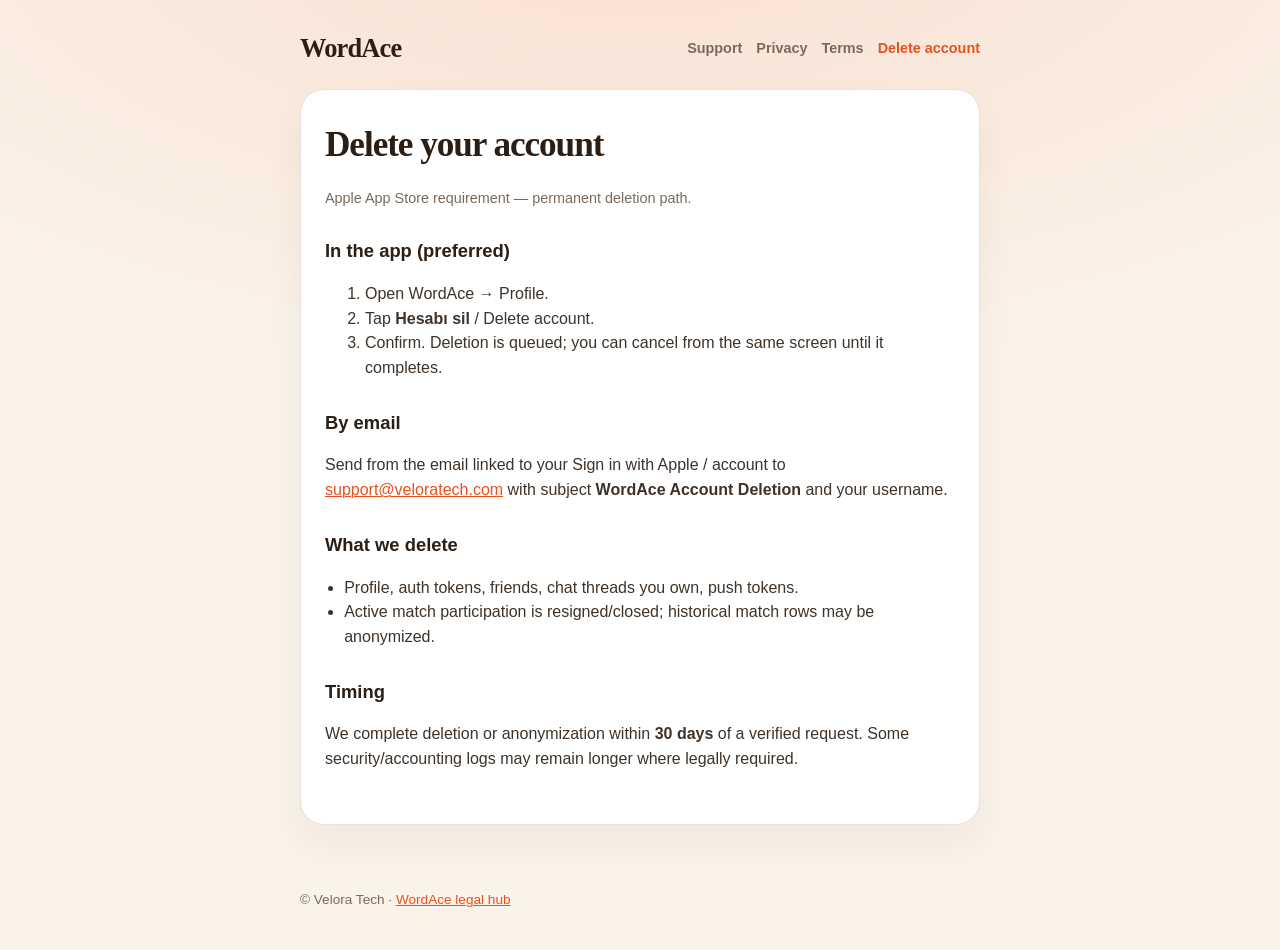
==== account-deletion.html @ ec39f772 "Initial WordAce support and legal pages." ====
<!DOCTYPE html>
<html lang="en">
<head>
  <meta charset="utf-8" />
  <meta name="viewport" content="width=device-width, initial-scale=1" />
  <title>WordAce — Account Deletion</title>
  <link rel="stylesheet" href="site.css" />
</head>
<body>
  <header>
    <a class="brand" href="index.html">WordAce</a>
    <nav>
      <a href="support.html">Support</a>
      <a href="privacy.html">Privacy</a>
      <a href="terms.html">Terms</a>
      <a href="account-deletion.html" aria-current="page">Delete account</a>
    </nav>
  </header>
  <main>
    <article>
      <h1>Delete your account</h1>
      <p class="meta">Apple App Store requirement — permanent deletion path.</p>

      <h2>In the app (preferred)</h2>
      <ol>
        <li>Open WordAce → Profile.</li>
        <li>Tap <strong>Hesabı sil</strong> / Delete account.</li>
        <li>Confirm. Deletion is queued; you can cancel from the same screen until it completes.</li>
      </ol>

      <h2>By email</h2>
      <p>Send from the email linked to your Sign in with Apple / account to
        <a href="mailto:support@veloratech.com?subject=WordAce%20Account%20Deletion">support@veloratech.com</a>
        with subject <strong>WordAce Account Deletion</strong> and your username.</p>

      <h2>What we delete</h2>
      <ul>
        <li>Profile, auth tokens, friends, chat threads you own, push tokens.</li>
        <li>Active match participation is resigned/closed; historical match rows may be anonymized.</li>
      </ul>

      <h2>Timing</h2>
      <p>We complete deletion or anonymization within <strong>30 days</strong> of a verified request. Some security/accounting logs may remain longer where legally required.</p>
    </article>
  </main>
  <footer>© Velora Tech · <a href="index.html">WordAce legal hub</a></footer>
</body>
</html>
---- site.css ----
/* WordAce legal / support site — GitHub Pages */
:root {
  --ink: #2b1e15;
  --muted: #7a6a5e;
  --paper: #fbf3ea;
  --surface: #fff;
  --accent: #e8511d;
  --teal: #0e8583;
  --line: #f0dfda;
  --max: 720px;
  --font: "Iowan Old Style", "Palatino Linotype", Palatino, "Book Antiqua", Georgia, serif;
  --sans: -apple-system, BlinkMacSystemFont, "Segoe UI", sans-serif;
}

* { box-sizing: border-box; }
html { scroll-behavior: smooth; }
body {
  margin: 0;
  color: var(--ink);
  background:
    radial-gradient(ellipse 80% 50% at 50% -10%, rgba(232, 81, 29, 0.12), transparent),
    var(--paper);
  font-family: var(--sans);
  line-height: 1.55;
  font-size: 16px;
}
a { color: var(--accent); text-decoration-thickness: 1px; }
a:hover { color: var(--teal); }
header {
  max-width: var(--max);
  margin: 0 auto;
  padding: 28px 20px 12px;
  display: flex;
  align-items: center;
  justify-content: space-between;
  gap: 16px;
}
.brand {
  font-family: var(--font);
  font-size: 1.65rem;
  font-weight: 700;
  letter-spacing: -0.03em;
  color: var(--ink);
  text-decoration: none;
}
nav { display: flex; flex-wrap: wrap; gap: 14px; font-size: 0.9rem; font-weight: 600; }
nav a { color: var(--muted); text-decoration: none; }
nav a:hover, nav a[aria-current="page"] { color: var(--accent); }
main {
  max-width: var(--max);
  margin: 0 auto;
  padding: 8px 20px 64px;
}
.hero {
  background: var(--surface);
  border: 1px solid var(--line);
  border-radius: 24px;
  padding: 28px 24px;
  margin-bottom: 28px;
  box-shadow: 0 18px 40px rgba(43, 30, 21, 0.06);
}
.hero h1 {
  font-family: var(--font);
  font-size: clamp(1.8rem, 4vw, 2.4rem);
  letter-spacing: -0.03em;
  margin: 0 0 10px;
  line-height: 1.15;
}
.hero p { margin: 0; color: var(--muted); max-width: 38ch; }
.cards {
  display: grid;
  grid-template-columns: repeat(auto-fit, minmax(200px, 1fr));
  gap: 14px;
  margin: 22px 0 8px;
}
.card {
  display: block;
  background: var(--surface);
  border: 1px solid var(--line);
  border-radius: 18px;
  padding: 18px 16px;
  text-decoration: none;
  color: inherit;
  transition: transform 0.15s ease, box-shadow 0.15s ease;
}
.card:hover {
  transform: translateY(-2px);
  box-shadow: 0 14px 28px rgba(43, 30, 21, 0.08);
  color: inherit;
}
.card strong { display: block; margin-bottom: 6px; font-size: 1.05rem; }
.card span { color: var(--muted); font-size: 0.92rem; }
article {
  background: var(--surface);
  border: 1px solid var(--line);
  border-radius: 24px;
  padding: 28px 24px 36px;
  box-shadow: 0 18px 40px rgba(43, 30, 21, 0.05);
}
article h1 {
  font-family: var(--font);
  font-size: clamp(1.7rem, 3.5vw, 2.2rem);
  letter-spacing: -0.03em;
  margin: 0 0 8px;
}
.meta { color: var(--muted); font-size: 0.9rem; margin-bottom: 24px; }
article h2 {
  font-size: 1.15rem;
  margin: 28px 0 8px;
}
article p, article li { color: #3f3228; }
article ul { padding-left: 1.2rem; }
.cta {
  display: inline-flex;
  align-items: center;
  gap: 8px;
  margin-top: 8px;
  padding: 12px 18px;
  border-radius: 14px;
  background: linear-gradient(135deg, #ff8a4d, var(--accent));
  color: #fff !important;
  font-weight: 700;
  text-decoration: none;
  box-shadow: 0 10px 24px rgba(232, 81, 29, 0.28);
}
footer {
  max-width: var(--max);
  margin: 0 auto;
  padding: 0 20px 40px;
  color: var(--muted);
  font-size: 0.85rem;
}
@media (max-width: 560px) {
  header { flex-direction: column; align-items: flex-start; }
}
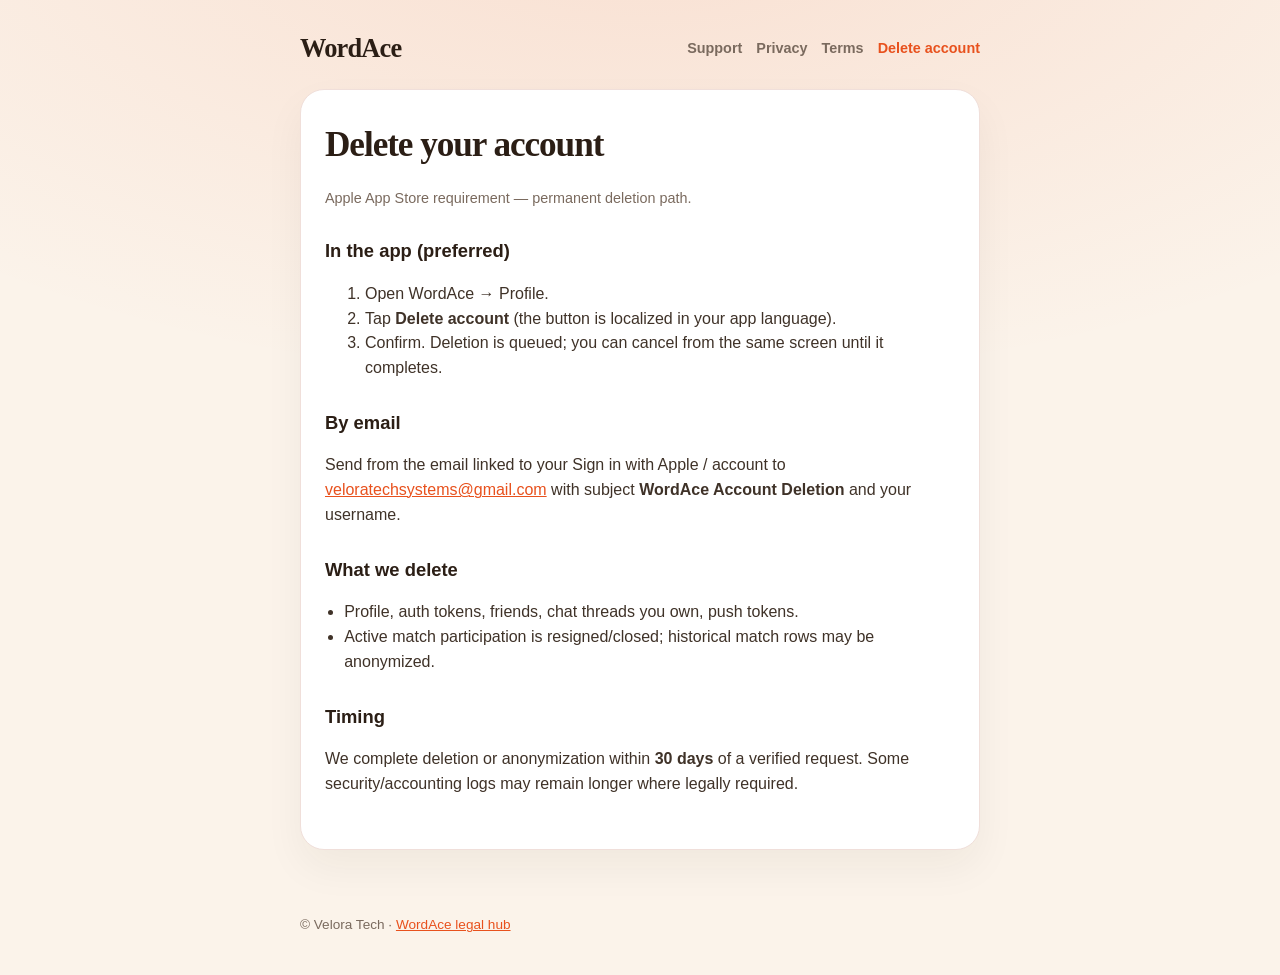
==== commit 2f5be2cc: "Align support pages with the App Store listing. Use the live contact email, drop leftover Turkish ch" ====
--- a/account-deletion.html
+++ b/account-deletion.html
@@ -24,13 +24,13 @@
       <h2>In the app (preferred)</h2>
       <ol>
         <li>Open WordAce → Profile.</li>
-        <li>Tap <strong>Hesabı sil</strong> / Delete account.</li>
+        <li>Tap <strong>Delete account</strong> (the button is localized in your app language).</li>
         <li>Confirm. Deletion is queued; you can cancel from the same screen until it completes.</li>
       </ol>
 
       <h2>By email</h2>
       <p>Send from the email linked to your Sign in with Apple / account to
-        <a href="mailto:support@veloratech.com?subject=WordAce%20Account%20Deletion">support@veloratech.com</a>
+        <a href="mailto:veloratechsystems@gmail.com?subject=WordAce%20Account%20Deletion">veloratechsystems@gmail.com</a>
         with subject <strong>WordAce Account Deletion</strong> and your username.</p>
 
       <h2>What we delete</h2>
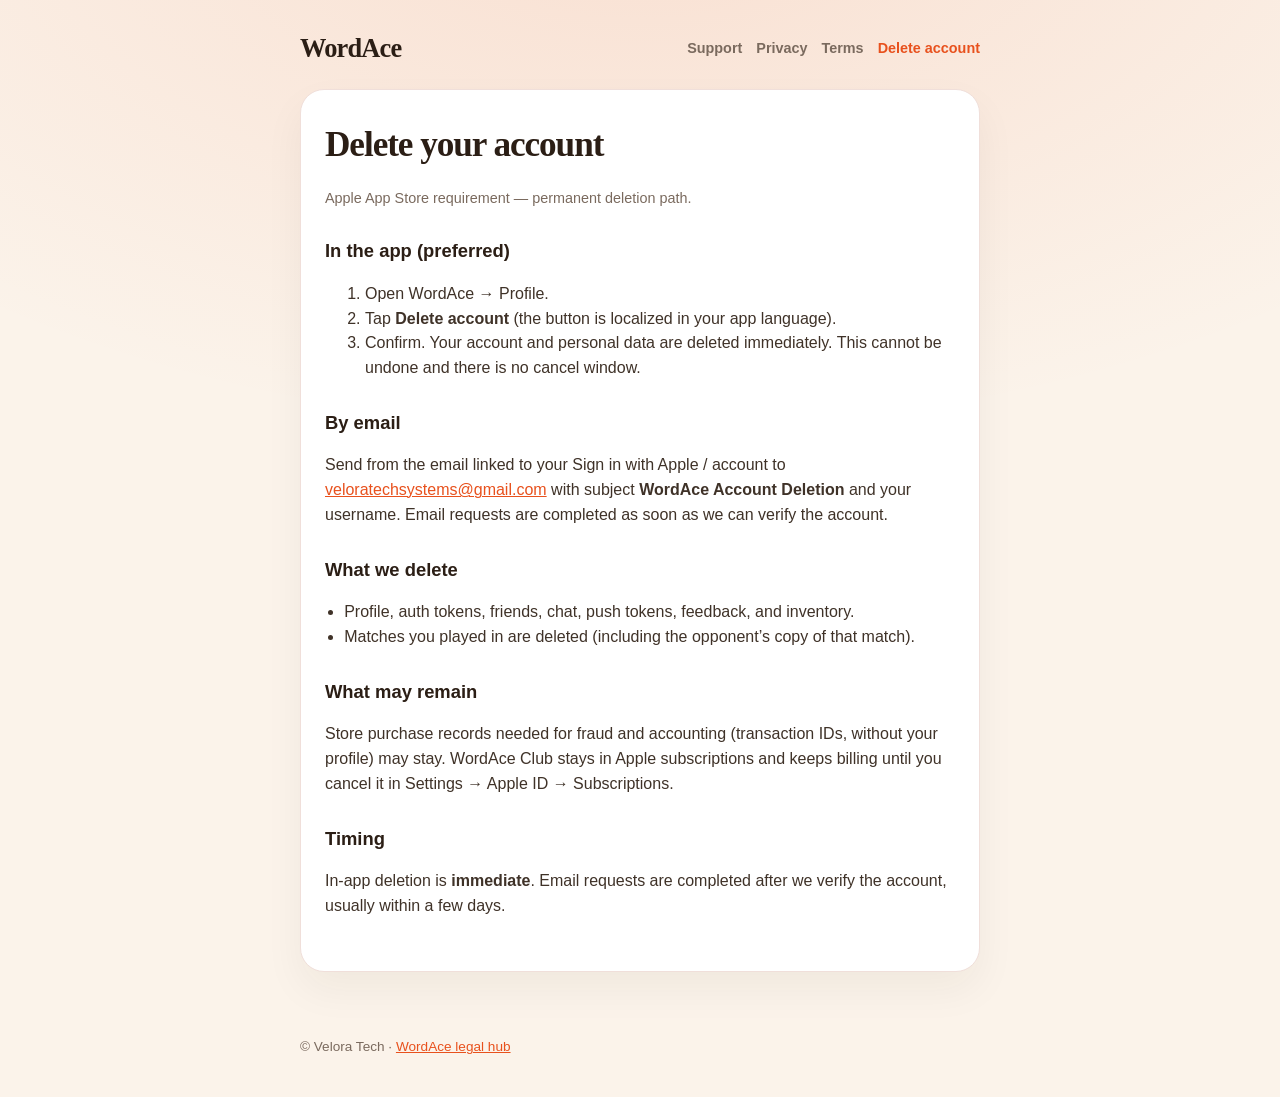
==== commit b6df64eb: "Align legal pages with immediate account deletion and WordAce Club. Co-authored-by: Cursor <cursorag" ====
--- a/account-deletion.html
+++ b/account-deletion.html
@@ -25,22 +25,25 @@
       <ol>
         <li>Open WordAce → Profile.</li>
         <li>Tap <strong>Delete account</strong> (the button is localized in your app language).</li>
-        <li>Confirm. Deletion is queued; you can cancel from the same screen until it completes.</li>
+        <li>Confirm. Your account and personal data are deleted immediately. This cannot be undone and there is no cancel window.</li>
       </ol>
 
       <h2>By email</h2>
       <p>Send from the email linked to your Sign in with Apple / account to
         <a href="mailto:veloratechsystems@gmail.com?subject=WordAce%20Account%20Deletion">veloratechsystems@gmail.com</a>
-        with subject <strong>WordAce Account Deletion</strong> and your username.</p>
+        with subject <strong>WordAce Account Deletion</strong> and your username. Email requests are completed as soon as we can verify the account.</p>
 
       <h2>What we delete</h2>
       <ul>
-        <li>Profile, auth tokens, friends, chat threads you own, push tokens.</li>
-        <li>Active match participation is resigned/closed; historical match rows may be anonymized.</li>
+        <li>Profile, auth tokens, friends, chat, push tokens, feedback, and inventory.</li>
+        <li>Matches you played in are deleted (including the opponent’s copy of that match).</li>
       </ul>
 
+      <h2>What may remain</h2>
+      <p>Store purchase records needed for fraud and accounting (transaction IDs, without your profile) may stay. WordAce Club stays in Apple subscriptions and keeps billing until you cancel it in Settings → Apple ID → Subscriptions.</p>
+
       <h2>Timing</h2>
-      <p>We complete deletion or anonymization within <strong>30 days</strong> of a verified request. Some security/accounting logs may remain longer where legally required.</p>
+      <p>In-app deletion is <strong>immediate</strong>. Email requests are completed after we verify the account, usually within a few days.</p>
     </article>
   </main>
   <footer>© Velora Tech · <a href="index.html">WordAce legal hub</a></footer>
